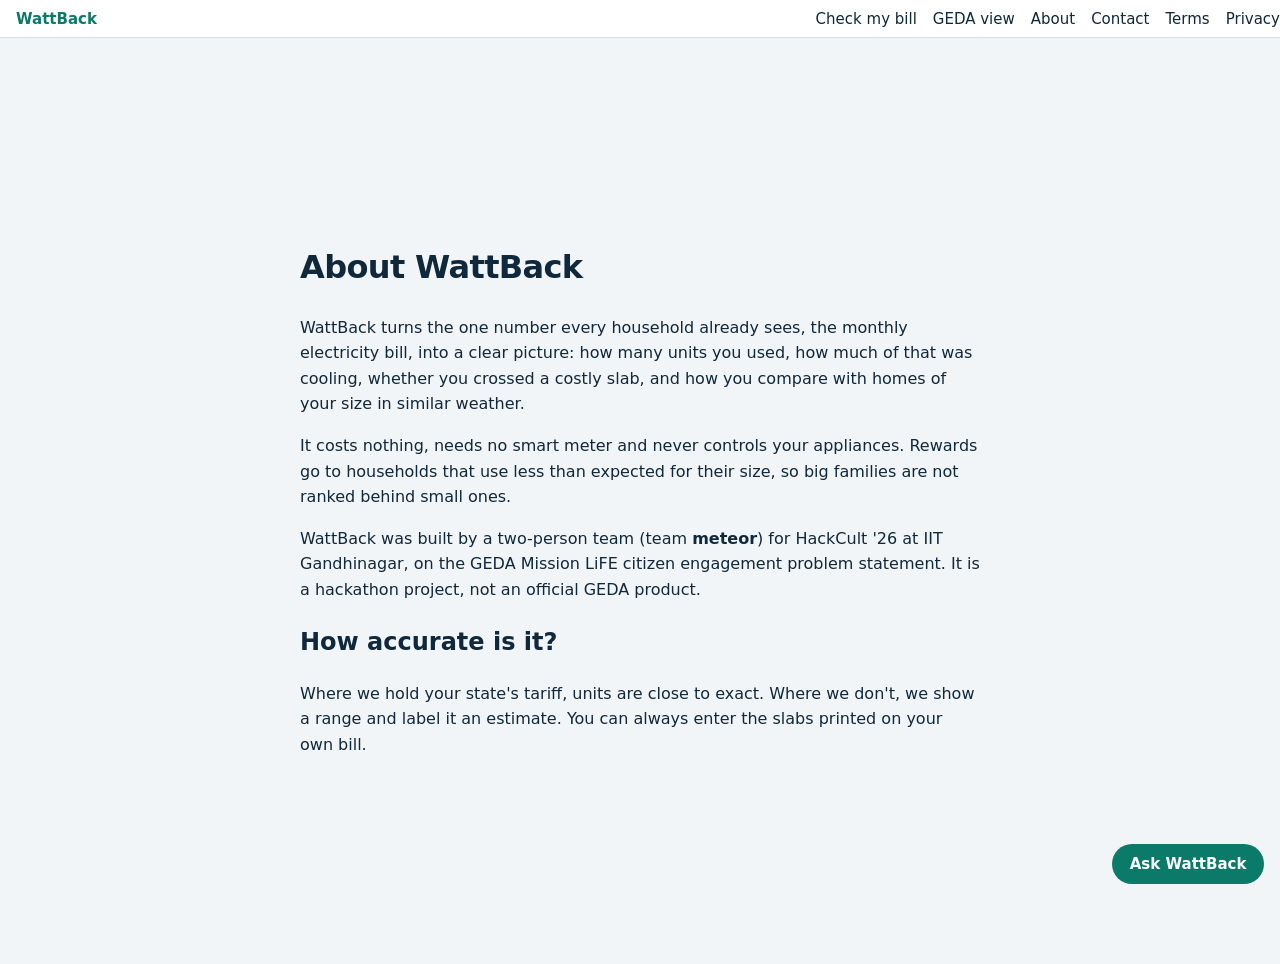
==== static/about.html @ 94d37e0e "Add the WattBack app and supporting files" ====
<!doctype html><html lang="en"><head><meta charset="utf-8"><meta name="viewport" content="width=device-width, initial-scale=1"><title>About WattBack - WattBack</title>
<style>body{margin:0;background:var(--bg,#f1f5f7);display:grid;place-items:start center;padding:2rem 1rem;min-height:100vh}</style></head>
<body><main class="page"><h1>About WattBack</h1><p>WattBack turns the one number every household already sees, the monthly electricity bill, into a clear picture: how many units you used, how much of that was cooling, whether you crossed a costly slab, and how you compare with homes of your size in similar weather.</p>
<p>It costs nothing, needs no smart meter and never controls your appliances. Rewards go to households that use less than expected for their size, so big families are not ranked behind small ones.</p>
<p>WattBack was built by a two-person team (team <b>meteor</b>) for HackCult '26 at IIT Gandhinagar, on the GEDA Mission LiFE citizen engagement problem statement. It is a hackathon project, not an official GEDA product.</p>
<h2>How accurate is it?</h2><p>Where we hold your state's tariff, units are close to exact. Where we don't, we show a range and label it an estimate. You can always enter the slabs printed on your own bill.</p></main><script src="/static/site.js"></script></body></html>
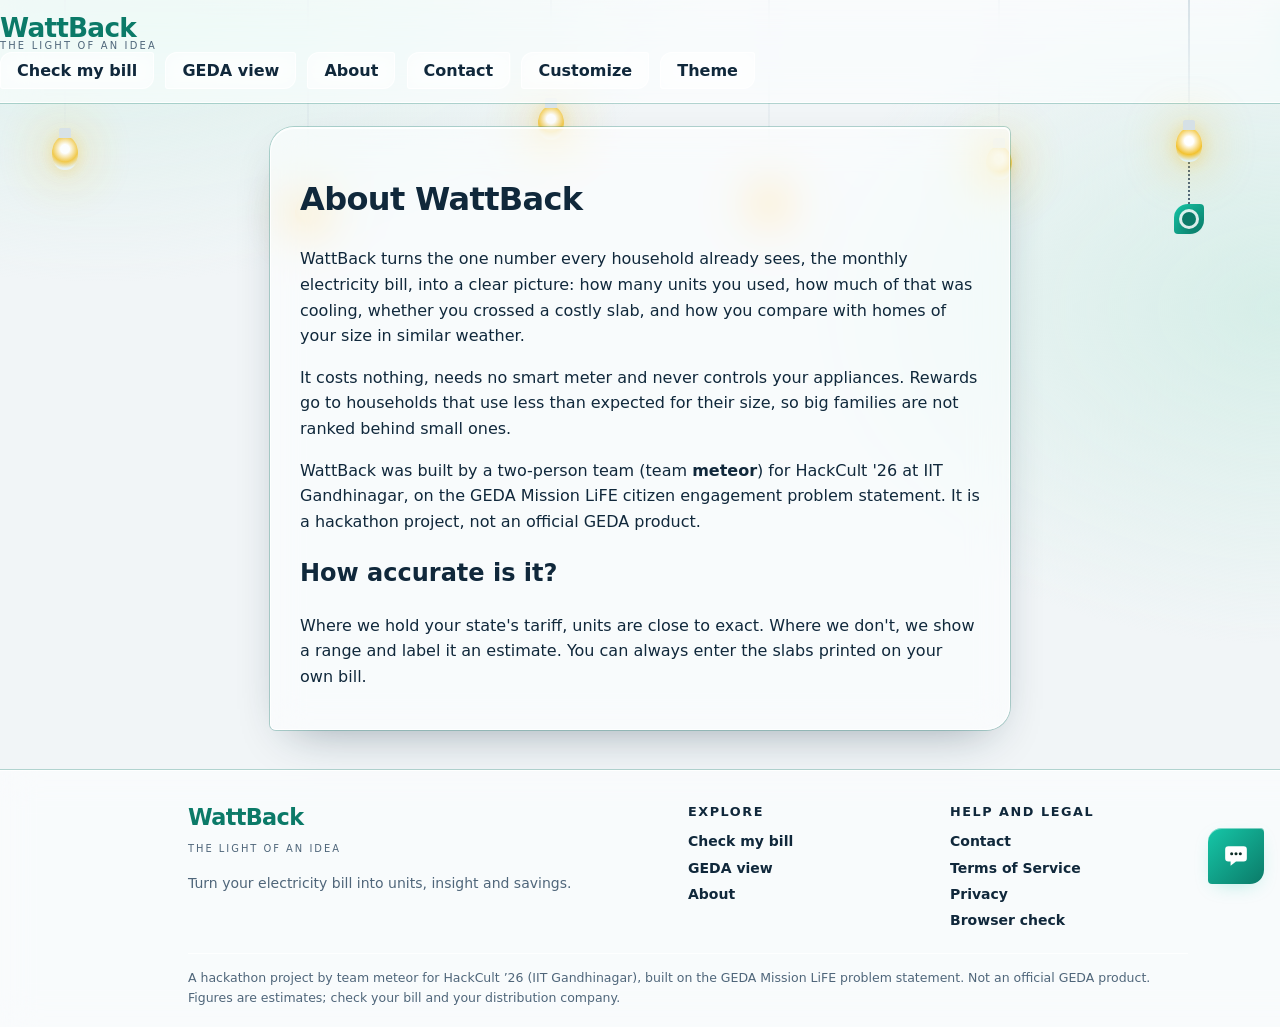
==== commit 68203316: "UI/UX along with chatbot integration, footer, header, state inclusion, hamburger menu" ====
--- a/static/about.html
+++ b/static/about.html
@@ -1,5 +1,5 @@
-<!doctype html><html lang="en"><head><meta charset="utf-8"><meta name="viewport" content="width=device-width, initial-scale=1"><title>About WattBack - WattBack</title>
-<style>body{margin:0;background:var(--bg,#f1f5f7);display:grid;place-items:start center;padding:2rem 1rem;min-height:100vh}</style></head>
+<!doctype html><html lang="en"><head><meta charset="utf-8"><meta name="viewport" content="width=device-width, initial-scale=1, viewport-fit=cover"><title>About WattBack - WattBack</title>
+<style>body{margin:0;background:var(--bg,#f1f5f7);display:grid;place-items:start center;padding:2rem 1rem;min-height:100vh}</style><meta name="color-scheme" content="light dark"><script>try{var d=document.documentElement,g=function(k,f){try{return localStorage.getItem(k)||f}catch(e){return f}},t=g("wb_theme","auto");if(t!=="auto")d.dataset.theme=t;d.dataset.lights=g("wb_lights","on");d.dataset.size=g("wb_size","md");d.dataset.glass=g("wb_glass","on")}catch(e){}</script><link rel="stylesheet" href="/static/site.css"></head>
 <body><main class="page"><h1>About WattBack</h1><p>WattBack turns the one number every household already sees, the monthly electricity bill, into a clear picture: how many units you used, how much of that was cooling, whether you crossed a costly slab, and how you compare with homes of your size in similar weather.</p>
 <p>It costs nothing, needs no smart meter and never controls your appliances. Rewards go to households that use less than expected for their size, so big families are not ranked behind small ones.</p>
 <p>WattBack was built by a two-person team (team <b>meteor</b>) for HackCult '26 at IIT Gandhinagar, on the GEDA Mission LiFE citizen engagement problem statement. It is a hackathon project, not an official GEDA product.</p>
--- a/static/site.css
+++ b/static/site.css
@@ -0,0 +1,124 @@
+/* WattBack look: same teal/ink palette, glass surfaces, neon bulbs behind, sharp-and-round corners. */
+:root{--bg:#f1f5f7;--bg2:#d6eee8;--ink:#10283b;--mut:#4f667a;--acc:#0b7a68;--on-acc:#fff;--warn:#c4410c;--card:#fff;--line:#d5e0e6;
+ --glass:rgba(255,255,255,.58);--glass-line:rgba(255,255,255,.85);--edge:rgba(11,122,104,.28);--neon:#16c7a8;--neon2:#ff9a62;
+ --glow:rgba(22,199,168,.38);--glow2:rgba(255,154,98,.32);--shadow:0 18px 50px -22px rgba(16,40,59,.45);color-scheme:light}
+@media (prefers-color-scheme:dark){:root:not([data-theme=light]){--bg:#0e1a24;--bg2:#10343b;--ink:#e6eef3;--mut:#9bb0bf;--acc:#3ec9ae;--on-acc:#062a24;--warn:#ff8a5c;--card:#15262f;--line:#26404f;
+ --glass:rgba(21,38,47,.55);--glass-line:rgba(255,255,255,.17);--edge:rgba(62,201,174,.42);--neon:#3ef0cf;--neon2:#ff8a5c;--glow:rgba(62,240,207,.55);--glow2:rgba(255,138,92,.45);--shadow:0 18px 50px -22px #000;color-scheme:dark}}
+:root[data-theme=dark]{--bg:#0e1a24;--bg2:#10343b;--ink:#e6eef3;--mut:#9bb0bf;--acc:#3ec9ae;--on-acc:#062a24;--warn:#ff8a5c;--card:#15262f;--line:#26404f;
+ --glass:rgba(21,38,47,.55);--glass-line:rgba(255,255,255,.17);--edge:rgba(62,201,174,.42);--neon:#3ef0cf;--neon2:#ff8a5c;--glow:rgba(62,240,207,.55);--glow2:rgba(255,138,92,.45);--shadow:0 18px 50px -22px #000;color-scheme:dark}
+body{background:radial-gradient(900px 520px at 8% -8%,var(--bg2),transparent 70%),radial-gradient(700px 480px at 100% 30%,var(--bg2),transparent 70%),var(--bg);color:var(--ink);
+ font-family:ui-rounded,"SF Pro Rounded","Segoe UI",system-ui,sans-serif}
+/* sharp + round: big radius on two corners, small on the other two */
+:root{--r:24px 6px 24px 6px;--r-s:14px 4px 14px 4px;--r-i:12px 3px 12px 3px}
+.glass,form,#out:not(:empty),.page,.sc,table,#chat,dialog#ins{background:var(--glass);-webkit-backdrop-filter:blur(18px) saturate(1.5);backdrop-filter:blur(18px) saturate(1.5);
+ border:1px solid var(--glass-line);box-shadow:inset 0 1px 0 var(--glass-line),0 0 0 1px var(--edge),var(--shadow);border-radius:var(--r)}
+form{padding:1.1rem}#out:not(:empty){padding:1.2rem 1.3rem}.page{padding:1.5rem 1.8rem}.sc{border-radius:var(--r-s)}table{border-collapse:separate;border-spacing:0;overflow:hidden}
+input,select,textarea{background:var(--field)!important;border:1px solid var(--glass-line)!important;border-radius:var(--r-i)!important;color:var(--ink)!important;box-shadow:inset 0 1px 2px rgba(0,0,0,.08)}
+input:focus-visible,select:focus-visible,textarea:focus-visible{outline:2px solid var(--neon)!important;outline-offset:1px;box-shadow:0 0 14px var(--glow)}
+button:not(.lnk):not(#mb){background:linear-gradient(135deg,var(--neon),var(--acc))!important;color:var(--on-acc)!important;border:0!important;border-radius:var(--r-s)!important;font-weight:700;
+ box-shadow:inset 0 1px 0 rgba(255,255,255,.45),0 6px 20px -8px var(--glow);transition:box-shadow .2s,transform .2s}
+button:not(.lnk):not(#mb):hover{box-shadow:inset 0 1px 0 rgba(255,255,255,.45),0 0 26px var(--glow);transform:translateY(-1px)}
+.ghost,dialog#ins button{background:transparent!important;color:var(--acc)!important;border:1px solid var(--edge)!important;box-shadow:none!important}
+details{border-radius:var(--r-i)}summary{color:var(--acc)}
+/* brand */
+.mark{font-size:clamp(3.4rem,13vw,5.8rem);line-height:.95;font-weight:800;letter-spacing:-.045em;margin:.2rem 0 0;background:linear-gradient(120deg,var(--ink) 10%,var(--acc) 55%,var(--neon));
+ -webkit-background-clip:text;background-clip:text;color:transparent;filter:drop-shadow(0 0 22px var(--glow))}
+.tag{margin:.35rem 0 1.4rem;font-size:1.05rem;letter-spacing:.28em;text-transform:uppercase;color:var(--mut);display:flex;align-items:center;gap:.8rem}
+.tag::before{content:"";width:2.2rem;height:2px;background:var(--neon);box-shadow:0 0 12px var(--neon);border-radius:2px}
+/* nav */
+nav.site{background:var(--glass)!important;-webkit-backdrop-filter:blur(18px) saturate(1.5);backdrop-filter:blur(18px) saturate(1.5);border-bottom:1px solid var(--glass-line)!important;box-shadow:0 1px 0 var(--edge)}
+nav.site a{color:var(--ink)}.brand{display:grid;line-height:1.05;color:var(--acc)!important}.brand b{font-size:1.65rem;letter-spacing:-.03em}
+.brand small{font-size:.62rem;letter-spacing:.22em;text-transform:uppercase;color:var(--mut)}
+body.home .brand{visibility:hidden}
+#mn{display:flex;gap:1rem;align-items:center;flex-wrap:wrap}#mb{display:none;background:transparent;color:var(--ink);border:1px solid var(--edge);border-radius:var(--r-i);padding:.3rem .7rem;font:inherit}
+nav.site button.lnk{background:none;border:0;color:var(--acc);font:inherit;cursor:pointer;padding:0}
+/* neon bulbs */
+#bulbs{opacity:.85;position:fixed;inset:0;z-index:-1;pointer-events:none;overflow:hidden}
+.bulb{position:absolute;top:0;width:2px;background:linear-gradient(var(--line),transparent);transform-origin:50% 0;animation:sway var(--d,6s) ease-in-out infinite alternate}
+.bulb i{position:absolute;left:50%;bottom:-30px;width:26px;height:34px;margin-left:-13px;border-radius:50% 50% 46% 46%;
+ background:radial-gradient(circle at 50% 38%,#fff 0 18%,var(--c) 52%,transparent 78%);box-shadow:0 0 12px 3px var(--g),0 0 48px 14px var(--g);animation:flick var(--f,5s) ease-in-out infinite}
+.bulb i::before{content:"";position:absolute;top:-8px;left:7px;width:12px;height:10px;background:var(--line);border-radius:2px 2px 0 0}
+.bulb.a{--c:var(--bl1);--g:var(--blg1)}.bulb.b{--c:var(--bl2);--g:var(--blg2)}
+@keyframes sway{from{transform:rotate(-2.2deg)}to{transform:rotate(2.2deg)}}
+@keyframes flick{0%,100%{opacity:1}47%{opacity:.92}50%{opacity:.62}53%{opacity:.95}}
+@media(max-width:700px){.bulb:nth-child(n+5){display:none}}
+@media(prefers-reduced-motion:reduce){.bulb,.bulb i{animation:none}}
+/* chat + dialog */
+#chatbtn{position:fixed;right:1rem;bottom:calc(1rem + env(safe-area-inset-bottom,0px));z-index:30;width:56px;height:56px;padding:0;display:grid;place-items:center;border:0;border-radius:var(--r-s);cursor:pointer}
+#chat{position:fixed;right:1rem;bottom:calc(4.8rem + env(safe-area-inset-bottom,0px));z-index:30;width:min(340px,calc(100% - 2rem));max-height:60vh;display:none;flex-direction:column;color:var(--ink);font:15px system-ui,sans-serif}
+#chat.open{display:flex}#cl{overflow:auto;padding:.7rem;display:grid;gap:.5rem}#cl p{margin:0;padding:.5rem .7rem;border-radius:var(--r-s);background:var(--field)}
+#cl p.me{background:var(--acc);color:var(--on-acc);justify-self:end}#chat form{display:flex;gap:.4rem;padding:.5rem;border:0;border-top:1px solid var(--glass-line);border-radius:0;box-shadow:none;background:none;backdrop-filter:none}
+#chat input{flex:1;font:inherit;padding:.5rem}#chat button{font:inherit;padding:.5rem .8rem}
+dialog#ins{color:var(--ink);max-width:460px;font:15px/1.5 system-ui,sans-serif}dialog#ins::backdrop{background:rgba(0,0,0,.45);backdrop-filter:blur(4px)}
+.page{width:min(680px,100%);font:16px/1.6 system-ui,sans-serif}.page h1{letter-spacing:-.02em}.page input,.page textarea{width:100%;font:inherit;padding:.6rem;margin:.25rem 0 .75rem}
+.page button{font:700 16px system-ui;padding:.7rem 1.2rem;cursor:pointer}
+.warn{color:var(--warn)}.good{color:var(--acc)}.row{border-bottom:1px solid var(--glass-line)!important}.bar{border-radius:7px 2px 7px 2px!important}
+
+/* yellow bulbs: kinder to text than teal/orange neon */
+:root{--bl1:#f2c230;--bl2:#e8a317;--blg1:rgba(242,194,48,.26);--blg2:rgba(232,163,23,.2)}
+@media (prefers-color-scheme:dark){:root:not([data-theme=light]){--bl1:#ffe27a;--bl2:#ffc24d;--blg1:rgba(255,226,122,.3);--blg2:rgba(255,194,77,.24)}}
+:root[data-theme=dark]{--bl1:#ffe27a;--bl2:#ffc24d;--blg1:rgba(255,226,122,.3);--blg2:rgba(255,194,77,.24)}
+/* header: roomy, bold tabs on translucent chips, never underlined */
+a{text-decoration:none!important}
+nav.site{padding:.85rem clamp(1rem,4vw,3rem)!important;gap:1.5rem;margin:-2rem -1rem 1.5rem;width:calc(100% + 2rem)}
+#mn{gap:.7rem!important}
+#mn>a,nav.site button.lnk{font-weight:700;text-decoration:none!important;color:var(--ink)!important;padding:.5rem 1rem;border-radius:var(--r-i);border:1px solid var(--glass-line);
+ background:var(--chip);-webkit-backdrop-filter:blur(10px);backdrop-filter:blur(10px);cursor:pointer;transition:background .2s,box-shadow .2s}
+#mn>a:hover,nav.site button.lnk:hover{background:var(--chip-h);box-shadow:0 0 0 1px var(--edge)}
+#mn>a[aria-current=page]{background:var(--chip-on);box-shadow:0 0 0 1px var(--edge)}
+@media(max-width:700px){#mn>a,nav.site button.lnk{width:100%;text-align:left}}
+/* pull-cord light that flips the theme */
+#pull{position:fixed;top:0;right:clamp(.4rem,6vw,5rem);z-index:19;width:28px;pointer-events:none;display:flex;flex-direction:column;align-items:center}
+#pull .wire{width:2px;height:130px;background:linear-gradient(var(--line),transparent)}
+#pull .pb{position:relative;display:block;width:26px;height:34px;border-radius:50% 50% 46% 46%;margin-top:-2px;background:radial-gradient(circle at 50% 38%,#fff 0 18%,var(--bl1) 55%,transparent 80%);box-shadow:0 0 12px 3px var(--blg1),0 0 44px 12px var(--blg1);transition:filter .25s}
+#pull .pb::before{content:"";position:absolute;top:-8px;left:7px;width:12px;height:10px;background:var(--line);border-radius:2px 2px 0 0}
+#pull.flash .pb{filter:brightness(1.6) saturate(1.2)}
+#pull .chain{width:0;border-left:2px dotted var(--mut);height:calc(46px + var(--pull,0px));transition:height .35s cubic-bezier(.3,1.6,.5,1)}
+#pc{pointer-events:auto;width:30px;height:30px;margin-top:-4px;padding:0;border:0!important;background:none!important;box-shadow:none!important;cursor:grab;touch-action:none;display:grid;place-items:center;transform:none!important}
+#pc:active{cursor:grabbing}#pc span{display:block;width:14px;height:14px;border-radius:50%;background:var(--acc);box-shadow:0 0 0 3px var(--glass-line),0 2px 8px rgba(0,0,0,.3)}
+#pc:focus-visible{outline:2px solid var(--neon)!important;border-radius:50%!important}
+/* footer */
+footer.site{align-self:end;justify-self:stretch;width:calc(100% + 2rem);margin:2.5rem -1rem -2rem;padding:1.8rem clamp(1rem,4vw,3rem) 1.2rem;background:var(--glass);-webkit-backdrop-filter:blur(18px) saturate(1.5);backdrop-filter:blur(18px) saturate(1.5);
+ border-top:1px solid var(--glass-line);box-shadow:0 -1px 0 var(--edge);font:14px/1.6 system-ui,sans-serif;color:var(--mut)}
+footer.site .fgrid{display:grid;grid-template-columns:2fr 1fr 1fr;gap:1.5rem;max-width:1000px;margin:0 auto}
+footer.site b{font-size:1.4rem;color:var(--acc);letter-spacing:-.03em;display:block}footer.site small{letter-spacing:.2em;text-transform:uppercase;font-size:.62rem}
+footer.site h4{margin:.1rem 0 .4rem;color:var(--ink);font-size:.8rem;letter-spacing:.12em;text-transform:uppercase}
+footer.site a{display:block;color:var(--ink);font-weight:600;padding:.12rem 0}footer.site a:hover{color:var(--acc)}
+footer.site .fine{max-width:1000px;margin:1.2rem auto 0;padding-top:.9rem;border-top:1px solid var(--glass-line);font-size:12.5px}
+@media(max-width:700px){footer.site .fgrid{grid-template-columns:1fr}}
+body{grid-template-rows:auto 1fr auto}
+
+/* plain-colour fallbacks (no color-mix) */
+:root{--field:rgba(255,255,255,.38);--chip:rgba(255,255,255,.42);--chip-h:rgba(11,122,104,.2);--chip-on:rgba(11,122,104,.3);--bubble-dot:#0d2b26}
+@media (prefers-color-scheme:dark){:root:not([data-theme=light]){--field:rgba(21,38,47,.4);--chip:rgba(21,38,47,.5);--chip-h:rgba(62,201,174,.22);--chip-on:rgba(62,201,174,.3)}}
+:root[data-theme=dark]{--field:rgba(21,38,47,.4);--chip:rgba(21,38,47,.5);--chip-h:rgba(62,201,174,.22);--chip-on:rgba(62,201,174,.3)}
+/* browsers without backdrop-filter: use a solid surface so text stays readable */
+@supports not ((backdrop-filter:blur(1px)) or (-webkit-backdrop-filter:blur(1px))){.glass,form,#out:not(:empty),.page,.sc,table,#chat,dialog.dlg,nav.site,footer.site,#mn{background:var(--card)!important}}
+/* hamburger + mobile menu */
+#mb{display:none;width:46px;height:46px;padding:0;place-content:center;background:var(--chip)!important;border:1px solid var(--glass-line)!important;border-radius:var(--r-i)!important;cursor:pointer;box-shadow:none!important}
+#mb span{display:block;width:20px;height:2px;margin:3px 0;background:var(--ink);border-radius:2px;transition:transform .25s,opacity .2s}
+nav.site.open #mb span:nth-child(1){transform:translateY(5px) rotate(45deg)}nav.site.open #mb span:nth-child(2){opacity:0}nav.site.open #mb span:nth-child(3){transform:translateY(-5px) rotate(-45deg)}
+@media(max-width:820px){
+ #mb{display:grid}
+ #mn{display:none!important;position:absolute;top:100%;left:0;right:0;flex-direction:column;align-items:stretch;gap:.5rem!important;padding:.9rem 1rem 1.1rem;background:var(--glass);-webkit-backdrop-filter:blur(18px);backdrop-filter:blur(18px);border-bottom:1px solid var(--glass-line);box-shadow:0 18px 30px -18px #000}
+ nav.site.open #mn{display:flex!important}
+ #mn>a,nav.site button.lnk{min-height:46px;display:flex;align-items:center;width:100%}
+ #auth{display:block}.brand b{font-size:1.45rem}}
+.blocked{color:var(--mut);font-size:.85rem}
+/* chat panel */
+.chead{display:flex;justify-content:space-between;align-items:center;padding:.55rem .8rem;border-bottom:1px solid var(--glass-line)}
+#cx{background:none!important;color:var(--ink)!important;box-shadow:none!important;font-size:1.4rem;line-height:1;padding:0 .4rem!important;border-radius:6px!important}
+#chat input{font-size:16px}
+@media(max-width:600px){#chat{left:.6rem;right:.6rem;width:auto;max-height:72vh}}
+/* dialogs and customize */
+dialog.dlg{background:var(--glass);-webkit-backdrop-filter:blur(18px);backdrop-filter:blur(18px);border:1px solid var(--glass-line);border-radius:var(--r);box-shadow:inset 0 1px 0 var(--glass-line),0 0 0 1px var(--edge),var(--shadow);color:var(--ink);max-width:min(460px,calc(100% - 2rem));width:100%;font:15px/1.5 system-ui,sans-serif;padding:1.2rem}
+dialog.dlg::backdrop{background:rgba(0,0,0,.45)}dialog.dlg label{display:grid;gap:.25rem;margin:.6rem 0;font-size:.9rem;color:var(--mut)}
+dialog.dlg select{font:inherit;font-size:16px;padding:.6rem}.hint{font-size:.8rem;color:var(--mut)}.acts{display:flex;gap:.6rem;margin-top:1rem}.acts button{padding:.6rem 1rem;font:inherit;font-weight:700;cursor:pointer}
+dialog:not([open]){display:none}
+/* customization switches */
+[data-lights=off] #bulbs{display:none}[data-lights=static] .bulb,[data-lights=static] .bulb i{animation:none}
+[data-size=lg] body{font-size:18px}[data-size=xl] body{font-size:20px}[data-size=lg] .brand b{font-size:1.75rem}
+[data-glass=off] .glass,[data-glass=off] form,[data-glass=off] #out:not(:empty),[data-glass=off] .page,[data-glass=off] .sc,[data-glass=off] table,[data-glass=off] #chat,[data-glass=off] dialog.dlg,[data-glass=off] nav.site,[data-glass=off] footer.site,[data-glass=off] #mn{-webkit-backdrop-filter:none!important;backdrop-filter:none!important;background:var(--card)!important}
+/* touch comfort */
+@media(max-width:520px){form{grid-template-columns:1fr!important}input,select,textarea{font-size:16px!important;min-height:44px}main{width:100%!important}.mark{font-size:clamp(3rem,16vw,4.2rem)}.tag{letter-spacing:.18em;font-size:.9rem}}
+footer.site{padding-bottom:calc(1.2rem + env(safe-area-inset-bottom,0px))}
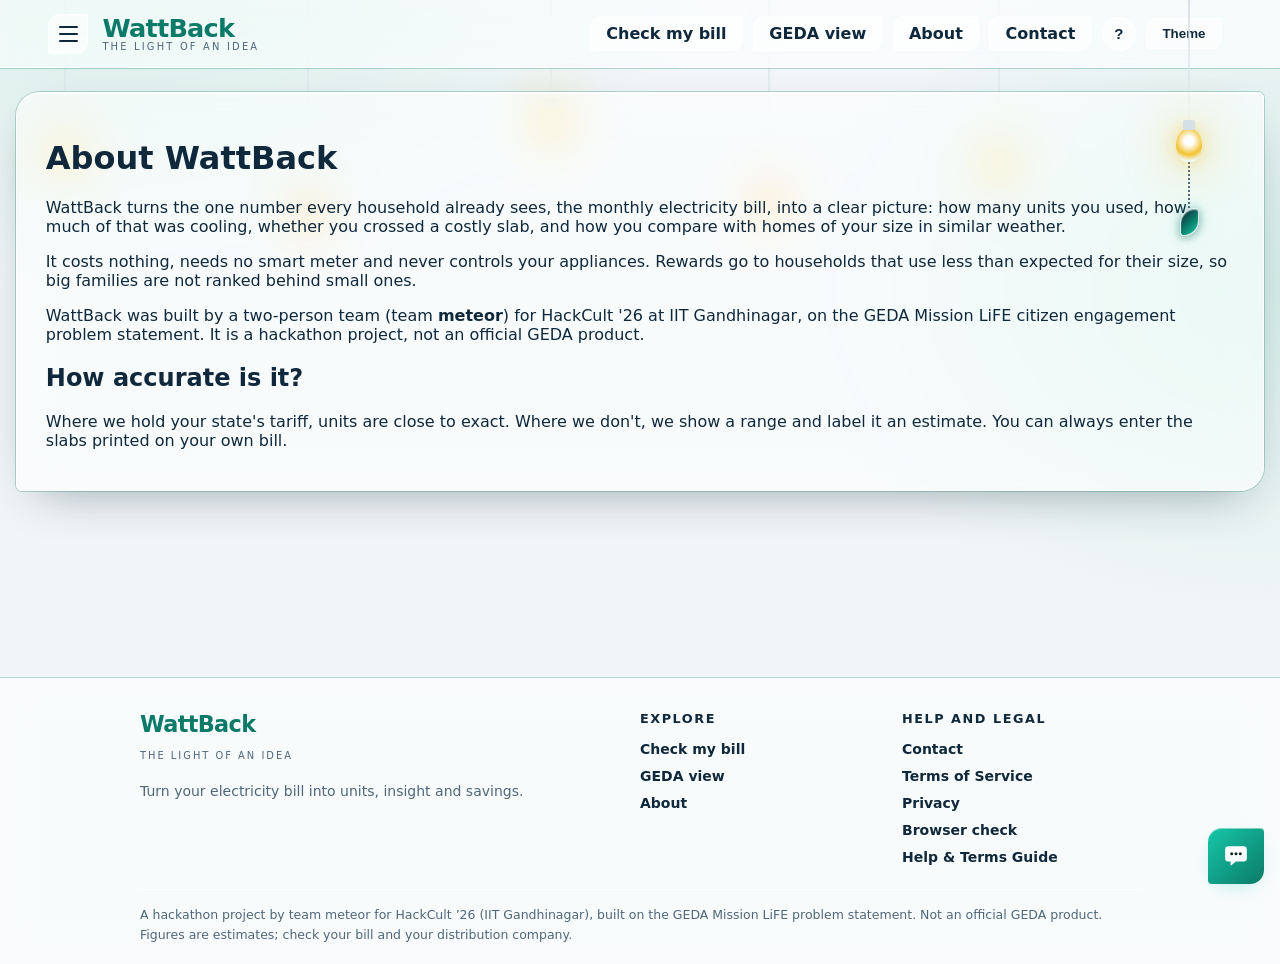
==== commit 32ad91d8: "Google Aunthentication added, help section added, side menu added" ====
--- a/static/about.html
+++ b/static/about.html
@@ -1,6 +1,6 @@
 <!doctype html><html lang="en"><head><meta charset="utf-8"><meta name="viewport" content="width=device-width, initial-scale=1, viewport-fit=cover"><title>About WattBack - WattBack</title>
-<style>body{margin:0;background:var(--bg,#f1f5f7);display:grid;place-items:start center;padding:2rem 1rem;min-height:100vh}</style><meta name="color-scheme" content="light dark"><script>try{var d=document.documentElement,g=function(k,f){try{return localStorage.getItem(k)||f}catch(e){return f}},t=g("wb_theme","auto");if(t!=="auto")d.dataset.theme=t;d.dataset.lights=g("wb_lights","on");d.dataset.size=g("wb_size","md");d.dataset.glass=g("wb_glass","on")}catch(e){}</script><link rel="stylesheet" href="/static/site.css"></head>
+<style>body{margin:0;background:var(--bg,#f1f5f7);display:grid;place-items:start center;padding:2rem 1rem;min-height:100vh}</style><meta name="color-scheme" content="light dark"><script>try{var d=document.documentElement,g=function(k,f){try{return localStorage.getItem(k)||f}catch(e){return f}},t=g("wb_theme","auto");if(t!=="auto")d.dataset.theme=t;d.dataset.lights=g("wb_lights","on");d.dataset.size=g("wb_size","md");d.dataset.glass=g("wb_glass","on")}catch(e){}</script><link rel="stylesheet" href="/static/site.css?v=9"></head>
 <body><main class="page"><h1>About WattBack</h1><p>WattBack turns the one number every household already sees, the monthly electricity bill, into a clear picture: how many units you used, how much of that was cooling, whether you crossed a costly slab, and how you compare with homes of your size in similar weather.</p>
 <p>It costs nothing, needs no smart meter and never controls your appliances. Rewards go to households that use less than expected for their size, so big families are not ranked behind small ones.</p>
 <p>WattBack was built by a two-person team (team <b>meteor</b>) for HackCult '26 at IIT Gandhinagar, on the GEDA Mission LiFE citizen engagement problem statement. It is a hackathon project, not an official GEDA product.</p>
-<h2>How accurate is it?</h2><p>Where we hold your state's tariff, units are close to exact. Where we don't, we show a range and label it an estimate. You can always enter the slabs printed on your own bill.</p></main><script src="/static/site.js"></script></body></html>+<h2>How accurate is it?</h2><p>Where we hold your state's tariff, units are close to exact. Where we don't, we show a range and label it an estimate. You can always enter the slabs printed on your own bill.</p></main><script src="/static/site.js?v=9"></script></body></html>
--- a/static/site.css
+++ b/static/site.css
@@ -1,38 +1,295 @@
-/* WattBack look: same teal/ink palette, glass surfaces, neon bulbs behind, sharp-and-round corners. */
+/* WattBack look: teal/ink palette, glass surfaces, neon bulbs behind, sharp-and-round corners. */
 :root{--bg:#f1f5f7;--bg2:#d6eee8;--ink:#10283b;--mut:#4f667a;--acc:#0b7a68;--on-acc:#fff;--warn:#c4410c;--card:#fff;--line:#d5e0e6;
  --glass:rgba(255,255,255,.58);--glass-line:rgba(255,255,255,.85);--edge:rgba(11,122,104,.28);--neon:#16c7a8;--neon2:#ff9a62;
- --glow:rgba(22,199,168,.38);--glow2:rgba(255,154,98,.32);--shadow:0 18px 50px -22px rgba(16,40,59,.45);color-scheme:light}
+ --glow:rgba(22,199,168,.38);--glow2:rgba(255,154,98,.32);--shadow:0 18px 50px -22px rgba(16,40,59,.45);color-scheme:light;
+ --field:rgba(255,255,255,.5);--chip:rgba(255,255,255,.6);--chip-h:rgba(11,122,104,.18);--chip-on:rgba(11,122,104,.28);--bubble-dot:#0d2b26}
+
 @media (prefers-color-scheme:dark){:root:not([data-theme=light]){--bg:#0e1a24;--bg2:#10343b;--ink:#e6eef3;--mut:#9bb0bf;--acc:#3ec9ae;--on-acc:#062a24;--warn:#ff8a5c;--card:#15262f;--line:#26404f;
- --glass:rgba(21,38,47,.55);--glass-line:rgba(255,255,255,.17);--edge:rgba(62,201,174,.42);--neon:#3ef0cf;--neon2:#ff8a5c;--glow:rgba(62,240,207,.55);--glow2:rgba(255,138,92,.45);--shadow:0 18px 50px -22px #000;color-scheme:dark}}
+ --glass:rgba(21,38,47,.55);--glass-line:rgba(255,255,255,.17);--edge:rgba(62,201,174,.42);--neon:#3ef0cf;--neon2:#ff8a5c;--glow:rgba(62,240,207,.55);--glow2:rgba(255,138,92,.45);--shadow:0 18px 50px -22px #000;color-scheme:dark;
+ --field:rgba(21,38,47,.55);--chip:rgba(21,38,47,.65);--chip-h:rgba(62,201,174,.22);--chip-on:rgba(62,201,174,.32)}}
+
 :root[data-theme=dark]{--bg:#0e1a24;--bg2:#10343b;--ink:#e6eef3;--mut:#9bb0bf;--acc:#3ec9ae;--on-acc:#062a24;--warn:#ff8a5c;--card:#15262f;--line:#26404f;
- --glass:rgba(21,38,47,.55);--glass-line:rgba(255,255,255,.17);--edge:rgba(62,201,174,.42);--neon:#3ef0cf;--neon2:#ff8a5c;--glow:rgba(62,240,207,.55);--glow2:rgba(255,138,92,.45);--shadow:0 18px 50px -22px #000;color-scheme:dark}
+ --glass:rgba(21,38,47,.55);--glass-line:rgba(255,255,255,.17);--edge:rgba(62,201,174,.42);--neon:#3ef0cf;--neon2:#ff8a5c;--glow:rgba(62,240,207,.55);--glow2:rgba(255,138,92,.45);--shadow:0 18px 50px -22px #000;color-scheme:dark;
+ --field:rgba(21,38,47,.55);--chip:rgba(21,38,47,.65);--chip-h:rgba(62,201,174,.22);--chip-on:rgba(62,201,174,.32)}
+
 body{background:radial-gradient(900px 520px at 8% -8%,var(--bg2),transparent 70%),radial-gradient(700px 480px at 100% 30%,var(--bg2),transparent 70%),var(--bg);color:var(--ink);
- font-family:ui-rounded,"SF Pro Rounded","Segoe UI",system-ui,sans-serif}
+ font-family:ui-rounded,"SF Pro Rounded","Segoe UI",system-ui,sans-serif;grid-template-rows:auto 1fr auto;margin:0}
+
 /* sharp + round: big radius on two corners, small on the other two */
 :root{--r:24px 6px 24px 6px;--r-s:14px 4px 14px 4px;--r-i:12px 3px 12px 3px}
-.glass,form,#out:not(:empty),.page,.sc,table,#chat,dialog#ins{background:var(--glass);-webkit-backdrop-filter:blur(18px) saturate(1.5);backdrop-filter:blur(18px) saturate(1.5);
+.glass,form,#out:not(:empty),.page,.sc,table,#chat,dialog#ins,.viz-card{background:var(--glass);-webkit-backdrop-filter:blur(18px) saturate(1.5);backdrop-filter:blur(18px) saturate(1.5);
  border:1px solid var(--glass-line);box-shadow:inset 0 1px 0 var(--glass-line),0 0 0 1px var(--edge),var(--shadow);border-radius:var(--r)}
 form{padding:1.1rem}#out:not(:empty){padding:1.2rem 1.3rem}.page{padding:1.5rem 1.8rem}.sc{border-radius:var(--r-s)}table{border-collapse:separate;border-spacing:0;overflow:hidden}
 input,select,textarea{background:var(--field)!important;border:1px solid var(--glass-line)!important;border-radius:var(--r-i)!important;color:var(--ink)!important;box-shadow:inset 0 1px 2px rgba(0,0,0,.08)}
 input:focus-visible,select:focus-visible,textarea:focus-visible{outline:2px solid var(--neon)!important;outline-offset:1px;box-shadow:0 0 14px var(--glow)}
-button:not(.lnk):not(#mb){background:linear-gradient(135deg,var(--neon),var(--acc))!important;color:var(--on-acc)!important;border:0!important;border-radius:var(--r-s)!important;font-weight:700;
+button:not(.lnk):not(#mb):not(#mn-cls):not(#cx):not(#pc):not(.open-help){background:linear-gradient(135deg,var(--neon),var(--acc))!important;color:var(--on-acc)!important;border:0!important;border-radius:var(--r-s)!important;font-weight:700;
  box-shadow:inset 0 1px 0 rgba(255,255,255,.45),0 6px 20px -8px var(--glow);transition:box-shadow .2s,transform .2s}
-button:not(.lnk):not(#mb):hover{box-shadow:inset 0 1px 0 rgba(255,255,255,.45),0 0 26px var(--glow);transform:translateY(-1px)}
+button:not(.lnk):not(#mb):not(#mn-cls):not(#cx):not(#pc):not(.open-help):hover{box-shadow:inset 0 1px 0 rgba(255,255,255,.45),0 0 26px var(--glow);transform:translateY(-1px)}
 .ghost,dialog#ins button{background:transparent!important;color:var(--acc)!important;border:1px solid var(--edge)!important;box-shadow:none!important}
 details{border-radius:var(--r-i)}summary{color:var(--acc)}
+
 /* brand */
 .mark{font-size:clamp(3.4rem,13vw,5.8rem);line-height:.95;font-weight:800;letter-spacing:-.045em;margin:.2rem 0 0;background:linear-gradient(120deg,var(--ink) 10%,var(--acc) 55%,var(--neon));
  -webkit-background-clip:text;background-clip:text;color:transparent;filter:drop-shadow(0 0 22px var(--glow))}
 .tag{margin:.35rem 0 1.4rem;font-size:1.05rem;letter-spacing:.28em;text-transform:uppercase;color:var(--mut);display:flex;align-items:center;gap:.8rem}
 .tag::before{content:"";width:2.2rem;height:2px;background:var(--neon);box-shadow:0 0 12px var(--neon);border-radius:2px}
-/* nav */
-nav.site{background:var(--glass)!important;-webkit-backdrop-filter:blur(18px) saturate(1.5);backdrop-filter:blur(18px) saturate(1.5);border-bottom:1px solid var(--glass-line)!important;box-shadow:0 1px 0 var(--edge)}
-nav.site a{color:var(--ink)}.brand{display:grid;line-height:1.05;color:var(--acc)!important}.brand b{font-size:1.65rem;letter-spacing:-.03em}
+
+/* ========== TOP NAV (Header) ========== */
+a{text-decoration:none!important}
+nav.site{
+  background:var(--glass)!important;
+  -webkit-backdrop-filter:blur(18px) saturate(1.5);
+  backdrop-filter:blur(18px) saturate(1.5);
+  border-bottom:1px solid var(--glass-line)!important;
+  box-shadow:0 1px 0 var(--edge);
+  display:flex;
+  align-items:center;
+  justify-content:space-between;
+  padding:.85rem clamp(1rem,4vw,3rem)!important;
+  margin:-2rem -1rem 1.5rem;
+  width:calc(100% + 2rem);
+  box-sizing:border-box;
+  position:relative;
+  z-index:20;
+}
+.nav-left{display:flex;align-items:center;gap:.9rem}
+nav.site a{color:var(--ink)}
+.brand{display:grid;line-height:1.05;color:var(--acc)!important}
+.brand b{font-size:1.6rem;letter-spacing:-.03em}
 .brand small{font-size:.62rem;letter-spacing:.22em;text-transform:uppercase;color:var(--mut)}
-body.home .brand{visibility:hidden}
-#mn{display:flex;gap:1rem;align-items:center;flex-wrap:wrap}#mb{display:none;background:transparent;color:var(--ink);border:1px solid var(--edge);border-radius:var(--r-i);padding:.3rem .7rem;font:inherit}
-nav.site button.lnk{background:none;border:0;color:var(--acc);font:inherit;cursor:pointer;padding:0}
-/* neon bulbs */
+
+/* Check my bill screen (body.home) keeps brand in page body, hides nav brand */
+body.home .brand{display:none!important}
+
+/* All other screens: add clean spacing between brand title and menus */
+body:not(.home) .brand{margin-right:2rem;flex-shrink:0}
+body:not(.home) nav.site{gap:2rem}
+
+/* Desktop header links */
+#hdr-links{display:flex;align-items:center;gap:.65rem}
+#hdr-links>a,#hdr-links button.lnk{
+  font-weight:700;
+  text-decoration:none!important;
+  color:var(--ink)!important;
+  padding:.45rem .95rem;
+  border-radius:var(--r-i);
+  border:1px solid var(--glass-line);
+  background:var(--chip);
+  cursor:pointer;
+  transition:background .2s,box-shadow .2s;
+  box-shadow:none!important;
+  display:inline-flex;
+  align-items:center;
+}
+#hdr-links>a:hover,#hdr-links button.lnk:hover{
+  background:var(--chip-h);
+  box-shadow:0 0 0 1px var(--edge)!important;
+}
+#hdr-links>a[aria-current=page]{
+  background:var(--chip-on);
+  box-shadow:0 0 0 1px var(--edge)!important;
+}
+@media(max-width:880px){
+  #hdr-links{display:none!important}
+}
+
+/* Hamburger button on the LEFT */
+#mb{
+  display:grid;
+  place-content:center;
+  width:40px;
+  height:40px;
+  min-height:40px;
+  padding:0;
+  background:var(--chip)!important;
+  border:1px solid var(--glass-line)!important;
+  border-radius:var(--r-i)!important;
+  cursor:pointer;
+  box-shadow:none!important;
+  flex-shrink:0;
+  transition:background .2s,border-color .2s;
+}
+#mb:hover{
+  background:var(--chip-h)!important;
+  border-color:var(--edge)!important;
+}
+#mb span{
+  display:block;
+  width:19px;
+  height:2px;
+  margin:2.5px 0;
+  background:var(--ink);
+  border-radius:2px;
+  transition:transform .25s,opacity .2s;
+}
+body.mn-open #mb span:nth-child(1){transform:translateY(4.5px) rotate(45deg)}
+body.mn-open #mb span:nth-child(2){opacity:0}
+body.mn-open #mb span:nth-child(3){transform:translateY(-4.5px) rotate(-45deg)}
+
+/* Question mark help icon button on header */
+.hlp-q-btn{
+  display:inline-grid!important;
+  place-items:center!important;
+  width:34px!important;
+  height:34px!important;
+  min-height:34px!important;
+  padding:0!important;
+  border-radius:50%!important;
+  cursor:pointer;
+  flex-shrink:0;
+  background:var(--chip)!important;
+  border:1px solid var(--glass-line)!important;
+  color:var(--ink)!important;
+  font-weight:700!important;
+  font-size:15px!important;
+  line-height:1;
+  transition:border-color .2s,color .2s,background .2s;
+}
+.hlp-q-btn:hover{
+  color:var(--acc)!important;
+  border-color:var(--acc)!important;
+  background:var(--chip-h)!important;
+}
+
+/* ========== SLIDE-OUT DRAWER ON LEFT (Zero blur, crisp text) ========== */
+#mn{
+  display:none;
+  position:fixed;
+  top:0;
+  left:0;
+  bottom:0;
+  width:min(310px,84vw);
+  height:100vh;
+  flex-direction:column;
+  align-items:stretch;
+  gap:.65rem;
+  padding:1.4rem 1.25rem 2rem;
+  background:var(--card)!important;
+  color:var(--ink)!important;
+  box-shadow:12px 0 35px rgba(0,0,0,.45);
+  z-index:100;
+  overflow-y:auto;
+  transform:translateX(-100%);
+  transition:transform .25s cubic-bezier(.2,0,0,1);
+  box-sizing:border-box;
+  backdrop-filter:none!important;
+  -webkit-backdrop-filter:none!important;
+  -webkit-font-smoothing:antialiased;
+  -moz-osx-font-smoothing:grayscale;
+  text-rendering:optimizeLegibility;
+}
+body.mn-open #mn{
+  display:flex!important;
+  transform:translateX(0);
+}
+#mn-backdrop{
+  position:fixed;
+  inset:0;
+  background:rgba(0,0,0,.52)!important;
+  z-index:95;
+  display:none;
+  backdrop-filter:none!important;
+  -webkit-backdrop-filter:none!important;
+}
+body.mn-open #mn-backdrop{
+  display:block;
+}
+.mn-head{
+  display:flex;
+  justify-content:space-between;
+  align-items:center;
+  padding-bottom:.65rem;
+  margin-bottom:.35rem;
+  border-bottom:1px solid var(--line);
+}
+.mn-brand b{font-size:1.25rem;color:var(--acc);letter-spacing:-.02em}
+.mn-brand small{display:block;font-size:.65rem;letter-spacing:.18em;text-transform:uppercase;color:var(--mut)}
+#mn-cls{
+  width:32px;
+  height:32px;
+  display:grid;
+  place-content:center;
+  padding:0!important;
+  font-size:1.4rem!important;
+  border:0!important;
+  background:transparent!important;
+  color:var(--ink)!important;
+  cursor:pointer;
+  line-height:1;
+}
+.mn-links{display:grid;gap:.55rem}
+.mn-div{border:0;border-top:1px solid var(--line);margin:.35rem 0}
+#mn .mn-links>a,#mn .mn-links button.lnk{
+  display:flex;
+  align-items:center;
+  min-height:42px;
+  padding:.55rem .9rem;
+  font-weight:600;
+  font-size:.94rem;
+  color:var(--ink)!important;
+  background:var(--field)!important;
+  border:1px solid var(--glass-line)!important;
+  border-radius:var(--r-i);
+  text-decoration:none!important;
+  cursor:pointer;
+  transition:background .2s,border-color .2s;
+  box-shadow:none!important;
+  backdrop-filter:none!important;
+  -webkit-backdrop-filter:none!important;
+  box-sizing:border-box;
+}
+#mn .mn-links>a:hover,#mn .mn-links button.lnk:hover{
+  background:var(--chip-h)!important;
+  border-color:var(--acc)!important;
+}
+#mn .mn-links>a[aria-current=page]{
+  background:var(--chip-on)!important;
+  border-color:var(--acc)!important;
+  font-weight:700;
+}
+#auth-drawer{margin-top:.4rem}
+#auth-drawer button{width:100%!important;justify-content:center;min-height:42px}
+
+/* ========== DIALOGS & HELP (Crisp, zero blur) ========== */
+dialog.dlg,dialog#ins,dialog#cz-d,.hlp-dlg{
+  background:var(--card)!important;
+  color:var(--ink)!important;
+  border:1px solid var(--glass-line);
+  border-radius:var(--r);
+  box-shadow:0 12px 45px rgba(0,0,0,.45);
+  max-width:min(520px,calc(100% - 2rem));
+  width:100%;
+  font:15px/1.5 system-ui,sans-serif;
+  padding:1.2rem;
+  box-sizing:border-box;
+  backdrop-filter:none!important;
+  -webkit-backdrop-filter:none!important;
+}
+dialog::backdrop{
+  background:rgba(0,0,0,.52)!important;
+  backdrop-filter:none!important;
+  -webkit-backdrop-filter:none!important;
+}
+dialog.dlg label{display:grid;gap:.25rem;margin:.6rem 0;font-size:.9rem;color:var(--mut)}
+dialog.dlg select{font:inherit;font-size:16px;padding:.6rem}
+.hint{font-size:.8rem;color:var(--mut)}
+.acts{display:flex;gap:.6rem;margin-top:1rem}
+.acts button{padding:.6rem 1rem;font:inherit;font-weight:700;cursor:pointer}
+dialog:not([open]){display:none}
+
+.hlp-dlg{max-width:min(580px,calc(100% - 2rem))!important;max-height:86vh;overflow-y:auto}
+.hlp-sec{margin:.9rem 0;padding:.4rem 0;background:none!important;border:0!important;border-top:1px solid var(--line)}
+.hlp-sec h4{margin:0 0 .6rem;color:var(--ink);font-size:.95rem;font-weight:700}
+.hlp-list{display:grid;gap:.65rem}
+.hlp-item{font-size:.88rem;line-height:1.5;color:var(--mut)}
+.hlp-item b{color:var(--ink);display:inline;font-weight:600}
+.hlp-badge{font-size:.75rem;color:var(--mut);font-weight:600;margin-right:.4rem}
+
+/* ========== BULBS & PULL CORD ========== */
+:root{--bl1:#f2c230;--bl2:#e8a317;--blg1:rgba(242,194,48,.26);--blg2:rgba(232,163,23,.2)}
+@media (prefers-color-scheme:dark){:root:not([data-theme=light]){--bl1:#ffe27a;--bl2:#ffc24d;--blg1:rgba(255,226,122,.3);--blg2:rgba(255,194,77,.24)}}
+:root[data-theme=dark]{--bl1:#ffe27a;--bl2:#ffc24d;--blg1:rgba(255,226,122,.3);--blg2:rgba(255,194,77,.24)}
+
 #bulbs{opacity:.85;position:fixed;inset:0;z-index:-1;pointer-events:none;overflow:hidden}
 .bulb{position:absolute;top:0;width:2px;background:linear-gradient(var(--line),transparent);transform-origin:50% 0;animation:sway var(--d,6s) ease-in-out infinite alternate}
 .bulb i{position:absolute;left:50%;bottom:-30px;width:26px;height:34px;margin-left:-13px;border-radius:50% 50% 46% 46%;
@@ -43,82 +300,109 @@
 @keyframes flick{0%,100%{opacity:1}47%{opacity:.92}50%{opacity:.62}53%{opacity:.95}}
 @media(max-width:700px){.bulb:nth-child(n+5){display:none}}
 @media(prefers-reduced-motion:reduce){.bulb,.bulb i{animation:none}}
-/* chat + dialog */
-#chatbtn{position:fixed;right:1rem;bottom:calc(1rem + env(safe-area-inset-bottom,0px));z-index:30;width:56px;height:56px;padding:0;display:grid;place-items:center;border:0;border-radius:var(--r-s);cursor:pointer}
-#chat{position:fixed;right:1rem;bottom:calc(4.8rem + env(safe-area-inset-bottom,0px));z-index:30;width:min(340px,calc(100% - 2rem));max-height:60vh;display:none;flex-direction:column;color:var(--ink);font:15px system-ui,sans-serif}
-#chat.open{display:flex}#cl{overflow:auto;padding:.7rem;display:grid;gap:.5rem}#cl p{margin:0;padding:.5rem .7rem;border-radius:var(--r-s);background:var(--field)}
-#cl p.me{background:var(--acc);color:var(--on-acc);justify-self:end}#chat form{display:flex;gap:.4rem;padding:.5rem;border:0;border-top:1px solid var(--glass-line);border-radius:0;box-shadow:none;background:none;backdrop-filter:none}
-#chat input{flex:1;font:inherit;padding:.5rem}#chat button{font:inherit;padding:.5rem .8rem}
-dialog#ins{color:var(--ink);max-width:460px;font:15px/1.5 system-ui,sans-serif}dialog#ins::backdrop{background:rgba(0,0,0,.45);backdrop-filter:blur(4px)}
-.page{width:min(680px,100%);font:16px/1.6 system-ui,sans-serif}.page h1{letter-spacing:-.02em}.page input,.page textarea{width:100%;font:inherit;padding:.6rem;margin:.25rem 0 .75rem}
-.page button{font:700 16px system-ui;padding:.7rem 1.2rem;cursor:pointer}
-.warn{color:var(--warn)}.good{color:var(--acc)}.row{border-bottom:1px solid var(--glass-line)!important}.bar{border-radius:7px 2px 7px 2px!important}
-
-/* yellow bulbs: kinder to text than teal/orange neon */
-:root{--bl1:#f2c230;--bl2:#e8a317;--blg1:rgba(242,194,48,.26);--blg2:rgba(232,163,23,.2)}
-@media (prefers-color-scheme:dark){:root:not([data-theme=light]){--bl1:#ffe27a;--bl2:#ffc24d;--blg1:rgba(255,226,122,.3);--blg2:rgba(255,194,77,.24)}}
-:root[data-theme=dark]{--bl1:#ffe27a;--bl2:#ffc24d;--blg1:rgba(255,226,122,.3);--blg2:rgba(255,194,77,.24)}
-/* header: roomy, bold tabs on translucent chips, never underlined */
-a{text-decoration:none!important}
-nav.site{padding:.85rem clamp(1rem,4vw,3rem)!important;gap:1.5rem;margin:-2rem -1rem 1.5rem;width:calc(100% + 2rem)}
-#mn{gap:.7rem!important}
-#mn>a,nav.site button.lnk{font-weight:700;text-decoration:none!important;color:var(--ink)!important;padding:.5rem 1rem;border-radius:var(--r-i);border:1px solid var(--glass-line);
- background:var(--chip);-webkit-backdrop-filter:blur(10px);backdrop-filter:blur(10px);cursor:pointer;transition:background .2s,box-shadow .2s}
-#mn>a:hover,nav.site button.lnk:hover{background:var(--chip-h);box-shadow:0 0 0 1px var(--edge)}
-#mn>a[aria-current=page]{background:var(--chip-on);box-shadow:0 0 0 1px var(--edge)}
-@media(max-width:700px){#mn>a,nav.site button.lnk{width:100%;text-align:left}}
+
 /* pull-cord light that flips the theme */
-#pull{position:fixed;top:0;right:clamp(.4rem,6vw,5rem);z-index:19;width:28px;pointer-events:none;display:flex;flex-direction:column;align-items:center}
+#pull{position:fixed;top:0;right:clamp(.4rem,6vw,5rem);z-index:120!important;width:28px;pointer-events:none;display:flex;flex-direction:column;align-items:center}
 #pull .wire{width:2px;height:130px;background:linear-gradient(var(--line),transparent)}
 #pull .pb{position:relative;display:block;width:26px;height:34px;border-radius:50% 50% 46% 46%;margin-top:-2px;background:radial-gradient(circle at 50% 38%,#fff 0 18%,var(--bl1) 55%,transparent 80%);box-shadow:0 0 12px 3px var(--blg1),0 0 44px 12px var(--blg1);transition:filter .25s}
 #pull .pb::before{content:"";position:absolute;top:-8px;left:7px;width:12px;height:10px;background:var(--line);border-radius:2px 2px 0 0}
 #pull.flash .pb{filter:brightness(1.6) saturate(1.2)}
 #pull .chain{width:0;border-left:2px dotted var(--mut);height:calc(46px + var(--pull,0px));transition:height .35s cubic-bezier(.3,1.6,.5,1)}
-#pc{pointer-events:auto;width:30px;height:30px;margin-top:-4px;padding:0;border:0!important;background:none!important;box-shadow:none!important;cursor:grab;touch-action:none;display:grid;place-items:center;transform:none!important}
-#pc:active{cursor:grabbing}#pc span{display:block;width:14px;height:14px;border-radius:50%;background:var(--acc);box-shadow:0 0 0 3px var(--glass-line),0 2px 8px rgba(0,0,0,.3)}
-#pc:focus-visible{outline:2px solid var(--neon)!important;border-radius:50%!important}
-/* footer */
-footer.site{align-self:end;justify-self:stretch;width:calc(100% + 2rem);margin:2.5rem -1rem -2rem;padding:1.8rem clamp(1rem,4vw,3rem) 1.2rem;background:var(--glass);-webkit-backdrop-filter:blur(18px) saturate(1.5);backdrop-filter:blur(18px) saturate(1.5);
- border-top:1px solid var(--glass-line);box-shadow:0 -1px 0 var(--edge);font:14px/1.6 system-ui,sans-serif;color:var(--mut)}
+#pc{pointer-events:auto;width:34px;height:36px;margin-top:-4px;padding:0;border:0!important;background:none!important;box-shadow:none!important;cursor:grab;touch-action:none;display:grid;place-items:center;transform:none!important}
+#pc:active{cursor:grabbing}
+#pc span{
+  display:block;
+  width:17px;
+  height:26px;
+  border-radius:20px 5px 20px 5px!important; /* sharp+round signature container shape, widened slightly */
+  background:linear-gradient(135deg,var(--ink) 5%,var(--acc) 52%,var(--neon) 98%)!important;
+  -webkit-backdrop-filter:blur(18px) saturate(1.5);
+  backdrop-filter:blur(18px) saturate(1.5);
+  border:1px solid var(--glass-line)!important;
+  box-shadow:inset 0 1px 1px rgba(255,255,255,.65),0 0 14px var(--glow),0 2px 8px rgba(0,0,0,.3)!important;
+  transition:transform .2s,box-shadow .2s;
+}
+#pc:hover span{
+  transform:scale(1.12);
+  box-shadow:inset 0 1px 2px #fff,0 0 24px var(--glow),0 0 0 1px var(--neon)!important;
+}
+#pc:focus-visible{outline:2px solid var(--neon)!important;border-radius:var(--r-i)!important}
+
+@media print {
+  nav.site, footer.site, #pull, #bulbs, #chatbtn, #chat, #mb, #mn, #mn-backdrop, .acts, #f {
+    display: none !important;
+  }
+  body {
+    background: #fff !important;
+    color: #000 !important;
+    padding: 0.5cm !important;
+  }
+  main, #out {
+    width: 100% !important;
+    max-width: 100% !important;
+    box-shadow: none !important;
+    border: none !important;
+    background: #fff !important;
+  }
+}
+
+/* ========== CHAT PANEL ========== */
+#chatbtn{position:fixed;right:1rem;bottom:calc(1rem + env(safe-area-inset-bottom,0px));z-index:30;width:56px;height:56px;padding:0;display:grid;place-items:center;border:0;border-radius:var(--r-s);cursor:pointer}
+#chat{position:fixed;right:1rem;bottom:calc(4.8rem + env(safe-area-inset-bottom,0px));z-index:30;width:min(340px,calc(100% - 2rem));max-height:60vh;display:none;flex-direction:column;color:var(--ink);font:15px system-ui,sans-serif}
+#chat.open{display:flex}
+#cl{overflow:auto;padding:.7rem;display:grid;gap:.5rem}
+#cl p{margin:0;padding:.5rem .7rem;border-radius:var(--r-s);background:var(--field)}
+#cl p.me{background:var(--acc);color:var(--on-acc);justify-self:end}
+#chat form{display:flex;gap:.4rem;padding:.5rem;border:0;border-top:1px solid var(--glass-line);border-radius:0;box-shadow:none;background:none;backdrop-filter:none}
+#chat input{flex:1;font:inherit;padding:.5rem;font-size:16px}
+#chat button{font:inherit;padding:.5rem .8rem}
+.chead{display:flex;justify-content:space-between;align-items:center;padding:.55rem .8rem;border-bottom:1px solid var(--glass-line)}
+#cx{background:none!important;color:var(--ink)!important;box-shadow:none!important;font-size:1.4rem;line-height:1;padding:0 .4rem!important;border-radius:6px!important;border:0!important;cursor:pointer}
+@media(max-width:600px){#chat{left:.6rem;right:.6rem;width:auto;max-height:72vh}}
+
+/* ========== FOOTER ========== */
+footer.site{align-self:end;justify-self:stretch;width:calc(100% + 2rem);margin:2.5rem -1rem -2rem;padding:1.8rem clamp(1rem,4vw,3rem) calc(1.2rem + env(safe-area-inset-bottom,0px));background:var(--glass);-webkit-backdrop-filter:blur(18px) saturate(1.5);backdrop-filter:blur(18px) saturate(1.5);
+ border-top:1px solid var(--glass-line);box-shadow:0 -1px 0 var(--edge);font:14px/1.6 system-ui,sans-serif;color:var(--mut);box-sizing:border-box}
 footer.site .fgrid{display:grid;grid-template-columns:2fr 1fr 1fr;gap:1.5rem;max-width:1000px;margin:0 auto}
 footer.site b{font-size:1.4rem;color:var(--acc);letter-spacing:-.03em;display:block}footer.site small{letter-spacing:.2em;text-transform:uppercase;font-size:.62rem}
 footer.site h4{margin:.1rem 0 .4rem;color:var(--ink);font-size:.8rem;letter-spacing:.12em;text-transform:uppercase}
-footer.site a{display:block;color:var(--ink);font-weight:600;padding:.12rem 0}footer.site a:hover{color:var(--acc)}
+footer.site a{display:block;color:var(--ink);font-weight:600;padding:.14rem 0;background:none!important;border:0!important;box-shadow:none!important}
+footer.site a:hover{color:var(--acc)}
 footer.site .fine{max-width:1000px;margin:1.2rem auto 0;padding-top:.9rem;border-top:1px solid var(--glass-line);font-size:12.5px}
 @media(max-width:700px){footer.site .fgrid{grid-template-columns:1fr}}
-body{grid-template-rows:auto 1fr auto}
-
-/* plain-colour fallbacks (no color-mix) */
-:root{--field:rgba(255,255,255,.38);--chip:rgba(255,255,255,.42);--chip-h:rgba(11,122,104,.2);--chip-on:rgba(11,122,104,.3);--bubble-dot:#0d2b26}
-@media (prefers-color-scheme:dark){:root:not([data-theme=light]){--field:rgba(21,38,47,.4);--chip:rgba(21,38,47,.5);--chip-h:rgba(62,201,174,.22);--chip-on:rgba(62,201,174,.3)}}
-:root[data-theme=dark]{--field:rgba(21,38,47,.4);--chip:rgba(21,38,47,.5);--chip-h:rgba(62,201,174,.22);--chip-on:rgba(62,201,174,.3)}
-/* browsers without backdrop-filter: use a solid surface so text stays readable */
-@supports not ((backdrop-filter:blur(1px)) or (-webkit-backdrop-filter:blur(1px))){.glass,form,#out:not(:empty),.page,.sc,table,#chat,dialog.dlg,nav.site,footer.site,#mn{background:var(--card)!important}}
-/* hamburger + mobile menu */
-#mb{display:none;width:46px;height:46px;padding:0;place-content:center;background:var(--chip)!important;border:1px solid var(--glass-line)!important;border-radius:var(--r-i)!important;cursor:pointer;box-shadow:none!important}
-#mb span{display:block;width:20px;height:2px;margin:3px 0;background:var(--ink);border-radius:2px;transition:transform .25s,opacity .2s}
-nav.site.open #mb span:nth-child(1){transform:translateY(5px) rotate(45deg)}nav.site.open #mb span:nth-child(2){opacity:0}nav.site.open #mb span:nth-child(3){transform:translateY(-5px) rotate(-45deg)}
-@media(max-width:820px){
- #mb{display:grid}
- #mn{display:none!important;position:absolute;top:100%;left:0;right:0;flex-direction:column;align-items:stretch;gap:.5rem!important;padding:.9rem 1rem 1.1rem;background:var(--glass);-webkit-backdrop-filter:blur(18px);backdrop-filter:blur(18px);border-bottom:1px solid var(--glass-line);box-shadow:0 18px 30px -18px #000}
- nav.site.open #mn{display:flex!important}
- #mn>a,nav.site button.lnk{min-height:46px;display:flex;align-items:center;width:100%}
- #auth{display:block}.brand b{font-size:1.45rem}}
-.blocked{color:var(--mut);font-size:.85rem}
-/* chat panel */
-.chead{display:flex;justify-content:space-between;align-items:center;padding:.55rem .8rem;border-bottom:1px solid var(--glass-line)}
-#cx{background:none!important;color:var(--ink)!important;box-shadow:none!important;font-size:1.4rem;line-height:1;padding:0 .4rem!important;border-radius:6px!important}
-#chat input{font-size:16px}
-@media(max-width:600px){#chat{left:.6rem;right:.6rem;width:auto;max-height:72vh}}
-/* dialogs and customize */
-dialog.dlg{background:var(--glass);-webkit-backdrop-filter:blur(18px);backdrop-filter:blur(18px);border:1px solid var(--glass-line);border-radius:var(--r);box-shadow:inset 0 1px 0 var(--glass-line),0 0 0 1px var(--edge),var(--shadow);color:var(--ink);max-width:min(460px,calc(100% - 2rem));width:100%;font:15px/1.5 system-ui,sans-serif;padding:1.2rem}
-dialog.dlg::backdrop{background:rgba(0,0,0,.45)}dialog.dlg label{display:grid;gap:.25rem;margin:.6rem 0;font-size:.9rem;color:var(--mut)}
-dialog.dlg select{font:inherit;font-size:16px;padding:.6rem}.hint{font-size:.8rem;color:var(--mut)}.acts{display:flex;gap:.6rem;margin-top:1rem}.acts button{padding:.6rem 1rem;font:inherit;font-weight:700;cursor:pointer}
-dialog:not([open]){display:none}
-/* customization switches */
+
+/* ========== THEME VISUALS & GRAPHS ========== */
+.viz-card{margin-top:1.25rem;padding:1.15rem;display:grid;gap:1rem}
+.viz-head{display:flex;justify-content:space-between;align-items:baseline}
+.viz-head b{font-size:1.05rem;color:var(--ink);letter-spacing:-.01em}
+.viz-head small{color:var(--mut);font-size:.82rem}
+.viz-row{display:grid;grid-template-columns:150px 1fr;gap:1.2rem;align-items:center}
+@media(max-width:520px){.viz-row{grid-template-columns:1fr;justify-items:center;text-align:center}}
+.donut-box{position:relative;width:140px;height:140px;display:grid;place-items:center}
+.donut-svg{width:100%;height:100%;transform:rotate(-90deg)}
+.donut-core{position:absolute;display:grid;place-items:center;text-align:center;line-height:1}
+.donut-core b{font-size:1.35rem;letter-spacing:-.03em;color:var(--ink)}
+.donut-core small{font-size:.7rem;text-transform:uppercase;letter-spacing:.1em;color:var(--mut);margin-top:2px}
+.viz-breakdown{display:grid;gap:.5rem;width:100%}
+.vb-item{display:flex;justify-content:space-between;align-items:center;font-size:.88rem;gap:.5rem}
+.vb-label{display:inline-flex;align-items:center;gap:.45rem;color:var(--ink)}
+.vb-dot{width:9px;height:9px;border-radius:50%;display:inline-block;box-shadow:0 0 8px currentColor}
+.slab-meter{display:grid;gap:.4rem;margin-top:.3rem;padding-top:.8rem;border-top:1px solid var(--glass-line)}
+.slab-meter-label{display:flex;justify-content:space-between;font-size:.82rem;color:var(--mut)}
+.slab-meter-bar{position:relative;height:12px;background:var(--line);border-radius:6px;overflow:hidden;display:flex}
+.slab-meter-marker{position:absolute;top:-3px;bottom:-3px;width:3px;background:var(--ink);border-radius:2px;box-shadow:0 0 6px var(--ink);z-index:2}
+.trend-chart{width:100%;height:110px;margin-top:.6rem}
+
+/* Google Sign-in theme button */
+.g-btn{display:inline-flex!important;align-items:center!important;gap:.55rem!important;padding:.45rem .95rem!important;font-weight:700!important}
+.g-btn svg{width:16px;height:16px;display:inline-block;flex-shrink:0;vertical-align:middle}
+
+/* Customization switches */
 [data-lights=off] #bulbs{display:none}[data-lights=static] .bulb,[data-lights=static] .bulb i{animation:none}
 [data-size=lg] body{font-size:18px}[data-size=xl] body{font-size:20px}[data-size=lg] .brand b{font-size:1.75rem}
-[data-glass=off] .glass,[data-glass=off] form,[data-glass=off] #out:not(:empty),[data-glass=off] .page,[data-glass=off] .sc,[data-glass=off] table,[data-glass=off] #chat,[data-glass=off] dialog.dlg,[data-glass=off] nav.site,[data-glass=off] footer.site,[data-glass=off] #mn{-webkit-backdrop-filter:none!important;backdrop-filter:none!important;background:var(--card)!important}
-/* touch comfort */
+[data-glass=off] .glass,[data-glass=off] form,[data-glass=off] #out:not(:empty),[data-glass=off] .page,[data-glass=off] .sc,[data-glass=off] table,[data-glass=off] #chat,[data-glass=off] dialog.dlg,[data-glass=off] nav.site,[data-glass=off] footer.site,[data-glass=off] #mn,[data-glass=off] .viz-card{-webkit-backdrop-filter:none!important;backdrop-filter:none!important;background:var(--card)!important}
+
+/* Common utilities */
+.warn{color:var(--warn)}.good{color:var(--acc)}.row{border-bottom:1px solid var(--glass-line)!important}.bar{border-radius:7px 2px 7px 2px!important}
+@supports not ((backdrop-filter:blur(1px)) or (-webkit-backdrop-filter:blur(1px))){.glass,form,#out:not(:empty),.page,.sc,table,#chat,dialog.dlg,nav.site,footer.site,#mn,.viz-card{background:var(--card)!important}}
 @media(max-width:520px){form{grid-template-columns:1fr!important}input,select,textarea{font-size:16px!important;min-height:44px}main{width:100%!important}.mark{font-size:clamp(3rem,16vw,4.2rem)}.tag{letter-spacing:.18em;font-size:.9rem}}
-footer.site{padding-bottom:calc(1.2rem + env(safe-area-inset-bottom,0px))}
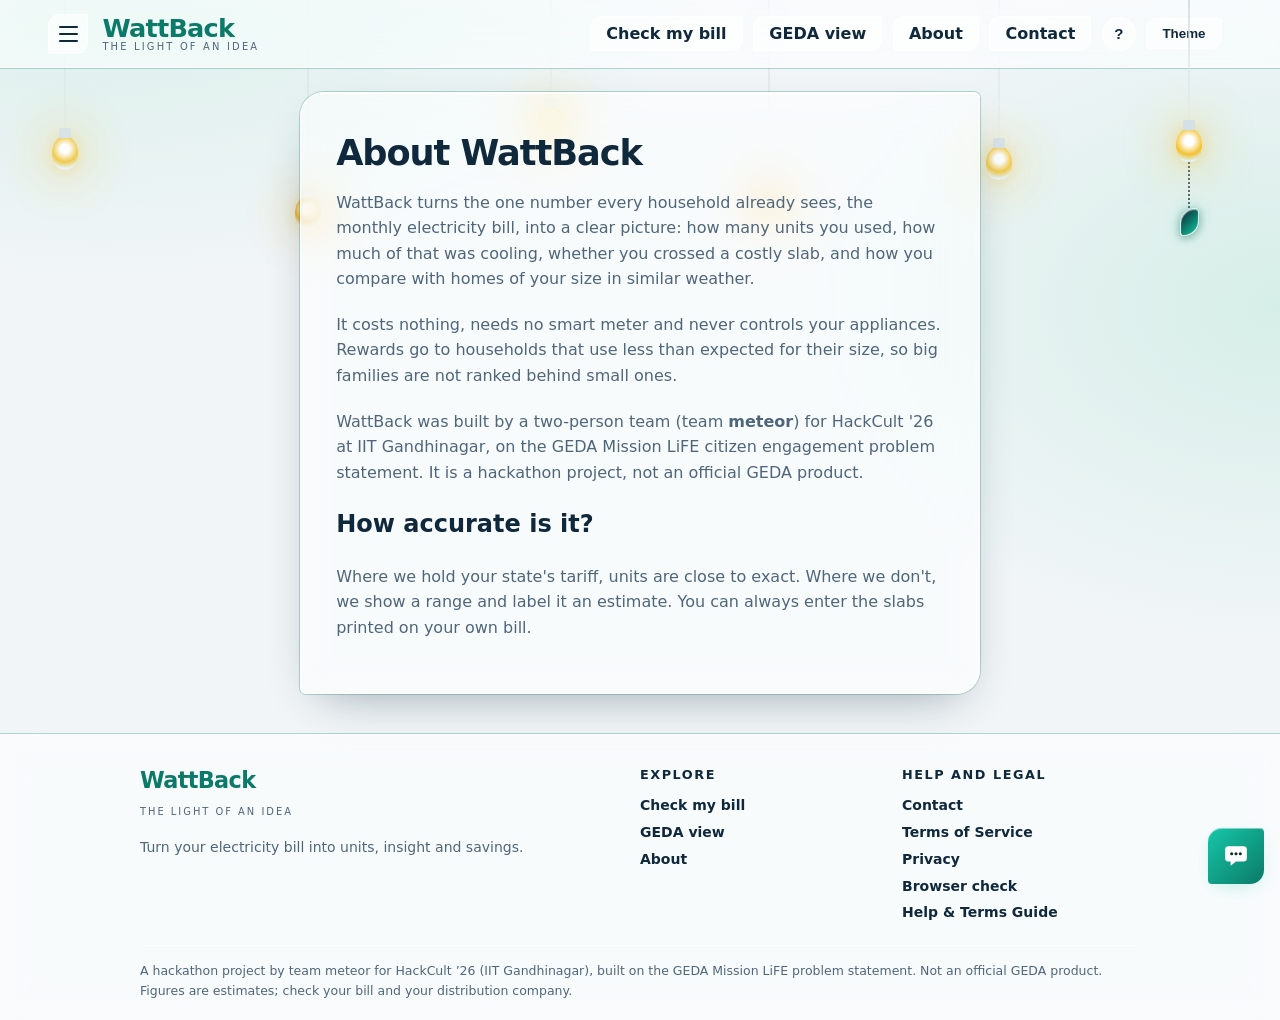
==== commit a8067965: "fix(ui): fix contact form layout, container nesting, and responsive field widths" ====
--- a/static/about.html
+++ b/static/about.html
@@ -1,6 +1,6 @@
 <!doctype html><html lang="en"><head><meta charset="utf-8"><meta name="viewport" content="width=device-width, initial-scale=1, viewport-fit=cover"><title>About WattBack - WattBack</title>
-<style>body{margin:0;background:var(--bg,#f1f5f7);display:grid;place-items:start center;padding:2rem 1rem;min-height:100vh}</style><meta name="color-scheme" content="light dark"><script>try{var d=document.documentElement,g=function(k,f){try{return localStorage.getItem(k)||f}catch(e){return f}},t=g("wb_theme","auto");if(t!=="auto")d.dataset.theme=t;d.dataset.lights=g("wb_lights","on");d.dataset.size=g("wb_size","md");d.dataset.glass=g("wb_glass","on")}catch(e){}</script><link rel="stylesheet" href="/static/site.css?v=9"></head>
+<style>body{margin:0;background:var(--bg,#f1f5f7);display:grid;place-items:start center;padding:2rem 1rem;min-height:100vh}</style><meta name="color-scheme" content="light dark"><script>try{var d=document.documentElement,g=function(k,f){try{return localStorage.getItem(k)||f}catch(e){return f}},t=g("wb_theme","auto");if(t!=="auto")d.dataset.theme=t;d.dataset.lights=g("wb_lights","on");d.dataset.size=g("wb_size","md");d.dataset.glass=g("wb_glass","on")}catch(e){}</script><link rel="stylesheet" href="/static/site.css?v=10"></head>
 <body><main class="page"><h1>About WattBack</h1><p>WattBack turns the one number every household already sees, the monthly electricity bill, into a clear picture: how many units you used, how much of that was cooling, whether you crossed a costly slab, and how you compare with homes of your size in similar weather.</p>
 <p>It costs nothing, needs no smart meter and never controls your appliances. Rewards go to households that use less than expected for their size, so big families are not ranked behind small ones.</p>
 <p>WattBack was built by a two-person team (team <b>meteor</b>) for HackCult '26 at IIT Gandhinagar, on the GEDA Mission LiFE citizen engagement problem statement. It is a hackathon project, not an official GEDA product.</p>
-<h2>How accurate is it?</h2><p>Where we hold your state's tariff, units are close to exact. Where we don't, we show a range and label it an estimate. You can always enter the slabs printed on your own bill.</p></main><script src="/static/site.js?v=9"></script></body></html>+<h2>How accurate is it?</h2><p>Where we hold your state's tariff, units are close to exact. Where we don't, we show a range and label it an estimate. You can always enter the slabs printed on your own bill.</p></main><script src="/static/site.js?v=10"></script></body></html>
--- a/static/site.css
+++ b/static/site.css
@@ -17,9 +17,63 @@
 
 /* sharp + round: big radius on two corners, small on the other two */
 :root{--r:24px 6px 24px 6px;--r-s:14px 4px 14px 4px;--r-i:12px 3px 12px 3px}
-.glass,form,#out:not(:empty),.page,.sc,table,#chat,dialog#ins,.viz-card{background:var(--glass);-webkit-backdrop-filter:blur(18px) saturate(1.5);backdrop-filter:blur(18px) saturate(1.5);
+.glass,form#f,#out:not(:empty),.page,.sc,table,#chat,dialog#ins,.viz-card{background:var(--glass);-webkit-backdrop-filter:blur(18px) saturate(1.5);backdrop-filter:blur(18px) saturate(1.5);
  border:1px solid var(--glass-line);box-shadow:inset 0 1px 0 var(--glass-line),0 0 0 1px var(--edge),var(--shadow);border-radius:var(--r)}
-form{padding:1.1rem}#out:not(:empty){padding:1.2rem 1.3rem}.page{padding:1.5rem 1.8rem}.sc{border-radius:var(--r-s)}table{border-collapse:separate;border-spacing:0;overflow:hidden}
+form#f{padding:1.1rem}#out:not(:empty){padding:1.2rem 1.3rem}.page{width:min(680px,100%);margin:0 auto;box-sizing:border-box;font:16px/1.6 system-ui,-apple-system,sans-serif;padding:2rem 2.2rem}.sc{border-radius:var(--r-s)}table{border-collapse:separate;border-spacing:0;overflow:hidden}
+.page h1{font-size:2.2rem;letter-spacing:-.03em;margin:0 0 .5rem;color:var(--ink)}
+.page p{color:var(--mut);line-height:1.6;margin:0 0 1.25rem}
+
+/* Form styling inside .page (Contact us, etc.) */
+.page form,#cf{
+  display:flex!important;
+  flex-direction:column!important;
+  gap:1.15rem!important;
+  padding:0!important;
+  margin-top:1.2rem!important;
+  background:transparent!important;
+  border:0!important;
+  box-shadow:none!important;
+  backdrop-filter:none!important;
+  -webkit-backdrop-filter:none!important;
+  width:100%!important;
+  box-sizing:border-box!important;
+}
+.page label,#cf label{
+  display:flex!important;
+  flex-direction:column!important;
+  gap:.4rem!important;
+  font-size:.92rem!important;
+  font-weight:600!important;
+  color:var(--ink)!important;
+  width:100%!important;
+  box-sizing:border-box!important;
+}
+.page input,.page textarea,#cf input,#cf textarea{
+  display:block!important;
+  width:100%!important;
+  box-sizing:border-box!important;
+  font:inherit!important;
+  font-size:15px!important;
+  padding:.75rem .95rem!important;
+  min-height:44px!important;
+  background:var(--field)!important;
+  border:1px solid var(--glass-line)!important;
+  border-radius:var(--r-i)!important;
+  color:var(--ink)!important;
+}
+.page textarea,#cf textarea{
+  min-height:130px!important;
+  resize:vertical!important;
+  line-height:1.55!important;
+}
+.page button,#cf button{
+  align-self:flex-start!important;
+  padding:.7rem 1.8rem!important;
+  font-size:15px!important;
+  font-weight:700!important;
+  cursor:pointer!important;
+  min-height:44px!important;
+}
 input,select,textarea{background:var(--field)!important;border:1px solid var(--glass-line)!important;border-radius:var(--r-i)!important;color:var(--ink)!important;box-shadow:inset 0 1px 2px rgba(0,0,0,.08)}
 input:focus-visible,select:focus-visible,textarea:focus-visible{outline:2px solid var(--neon)!important;outline-offset:1px;box-shadow:0 0 14px var(--glow)}
 button:not(.lnk):not(#mb):not(#mn-cls):not(#cx):not(#pc):not(.open-help){background:linear-gradient(135deg,var(--neon),var(--acc))!important;color:var(--on-acc)!important;border:0!important;border-radius:var(--r-s)!important;font-weight:700;
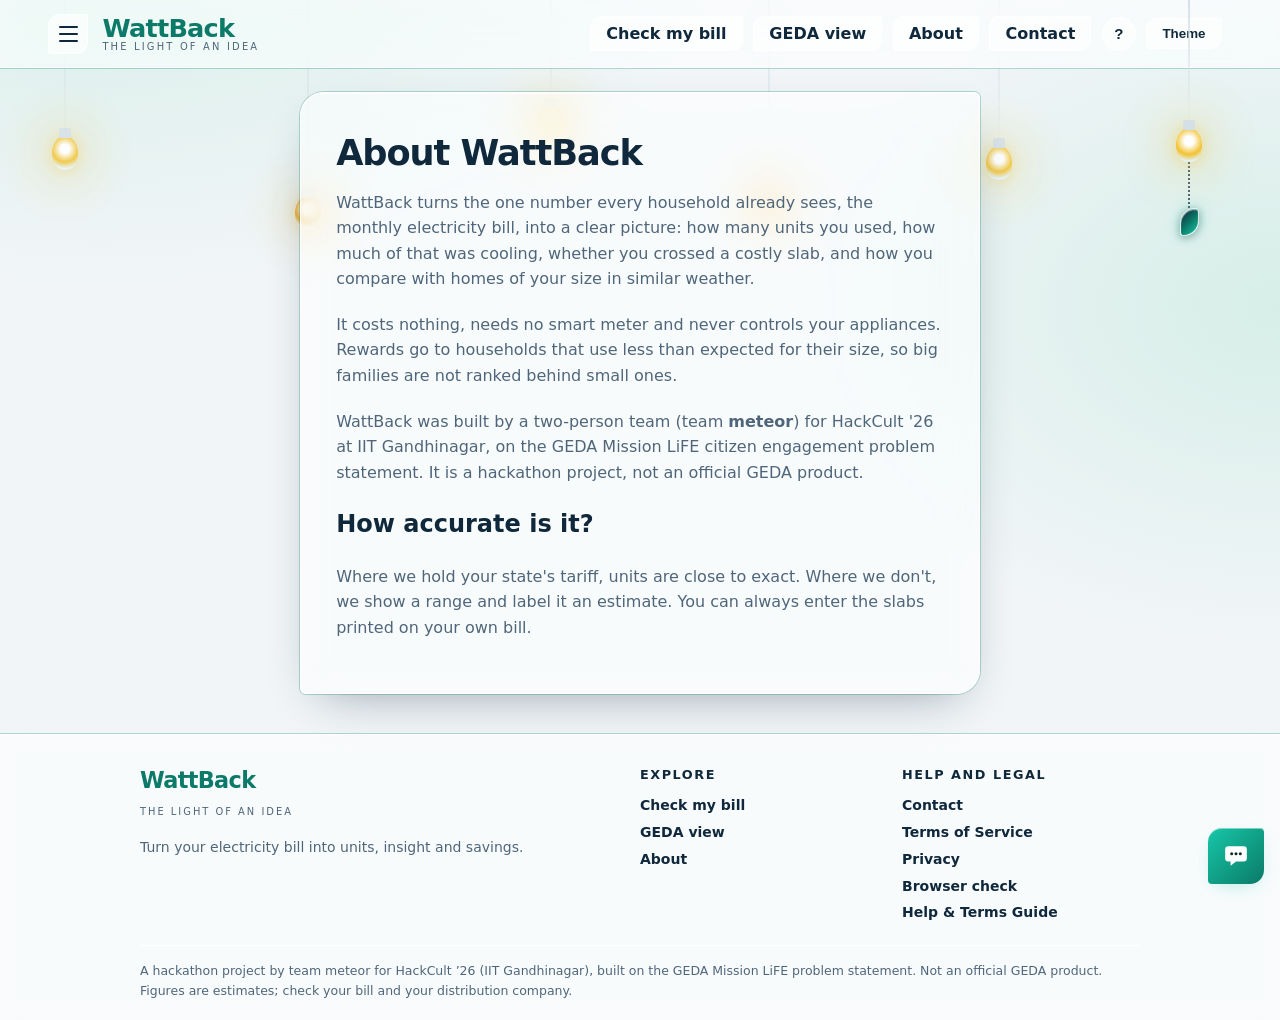
==== commit cd2b4e02: "feat(rewards): condition scratch cards on savings/improvement, add 3-bill profile vault unlock, anim" ====
--- a/static/about.html
+++ b/static/about.html
@@ -1,6 +1,6 @@
 <!doctype html><html lang="en"><head><meta charset="utf-8"><meta name="viewport" content="width=device-width, initial-scale=1, viewport-fit=cover"><title>About WattBack - WattBack</title>
-<style>body{margin:0;background:var(--bg,#f1f5f7);display:grid;place-items:start center;padding:2rem 1rem;min-height:100vh}</style><meta name="color-scheme" content="light dark"><script>try{var d=document.documentElement,g=function(k,f){try{return localStorage.getItem(k)||f}catch(e){return f}},t=g("wb_theme","auto");if(t!=="auto")d.dataset.theme=t;d.dataset.lights=g("wb_lights","on");d.dataset.size=g("wb_size","md");d.dataset.glass=g("wb_glass","on")}catch(e){}</script><link rel="stylesheet" href="/static/site.css?v=10"></head>
+<style>body{margin:0;background:var(--bg,#f1f5f7);display:grid;place-items:start center;padding:2rem 1rem;min-height:100vh}</style><meta name="color-scheme" content="light dark"><script>try{var d=document.documentElement,g=function(k,f){try{return localStorage.getItem(k)||f}catch(e){return f}},t=g("wb_theme","auto");if(t!=="auto")d.dataset.theme=t;d.dataset.lights=g("wb_lights","on");d.dataset.size=g("wb_size","md");d.dataset.glass=g("wb_glass","on")}catch(e){}</script><link rel="stylesheet" href="/static/site.css?v=12"></head>
 <body><main class="page"><h1>About WattBack</h1><p>WattBack turns the one number every household already sees, the monthly electricity bill, into a clear picture: how many units you used, how much of that was cooling, whether you crossed a costly slab, and how you compare with homes of your size in similar weather.</p>
 <p>It costs nothing, needs no smart meter and never controls your appliances. Rewards go to households that use less than expected for their size, so big families are not ranked behind small ones.</p>
 <p>WattBack was built by a two-person team (team <b>meteor</b>) for HackCult '26 at IIT Gandhinagar, on the GEDA Mission LiFE citizen engagement problem statement. It is a hackathon project, not an official GEDA product.</p>
-<h2>How accurate is it?</h2><p>Where we hold your state's tariff, units are close to exact. Where we don't, we show a range and label it an estimate. You can always enter the slabs printed on your own bill.</p></main><script src="/static/site.js?v=10"></script></body></html>+<h2>How accurate is it?</h2><p>Where we hold your state's tariff, units are close to exact. Where we don't, we show a range and label it an estimate. You can always enter the slabs printed on your own bill.</p></main><script src="/static/site.js?v=12"></script></body></html>
--- a/static/site.css
+++ b/static/site.css
@@ -460,3 +460,20 @@
 .warn{color:var(--warn)}.good{color:var(--acc)}.row{border-bottom:1px solid var(--glass-line)!important}.bar{border-radius:7px 2px 7px 2px!important}
 @supports not ((backdrop-filter:blur(1px)) or (-webkit-backdrop-filter:blur(1px))){.glass,form,#out:not(:empty),.page,.sc,table,#chat,dialog.dlg,nav.site,footer.site,#mn,.viz-card{background:var(--card)!important}}
 @media(max-width:520px){form{grid-template-columns:1fr!important}input,select,textarea{font-size:16px!important;min-height:44px}main{width:100%!important}.mark{font-size:clamp(3rem,16vw,4.2rem)}.tag{letter-spacing:.18em;font-size:.9rem}}
+
+
+/* Scratch card & rewards styling */
+.sc-card{margin:1.4rem 0 .8rem;padding:1.15rem 1.25rem;background:var(--glass);border:1px solid var(--glass-line);border-radius:var(--r);box-shadow:inset 0 1px 0 var(--glass-line),0 0 0 1px var(--edge),var(--shadow);backdrop-filter:blur(18px) saturate(1.5);-webkit-backdrop-filter:blur(18px) saturate(1.5)}
+.sc{position:relative!important;width:100%!important;max-width:340px!important;height:135px!important;border-radius:var(--r-s)!important;overflow:hidden!important;background:var(--card)!important;border:1px solid var(--glass-line)!important;box-shadow:inset 0 1px 2px rgba(0,0,0,.15);touch-action:none!important;user-select:none;-webkit-user-select:none;margin:.75rem 0!important}
+.prize{position:absolute!important;inset:0!important;display:flex!important;flex-direction:column!important;align-items:center!important;justify-content:center!important;padding:.85rem!important;text-align:center!important;gap:.25rem!important;background:linear-gradient(135deg,rgba(11,122,104,.14),rgba(62,201,174,.07))!important;z-index:1!important}
+.prize .pz-tier{font-size:.74rem;font-weight:800;text-transform:uppercase;letter-spacing:.06em;color:var(--acc)}
+.prize .pz-label{font-size:1.3rem;font-weight:800;color:var(--ink);line-height:1.2}
+.prize .pz-code{font-family:ui-monospace,SFMono-Regular,Menlo,monospace;font-size:.84rem;font-weight:700;background:var(--field);padding:.2rem .55rem;border-radius:6px;border:1px dashed var(--glass-line);color:var(--ink)}
+#cv{position:absolute!important;inset:0!important;width:100%!important;height:100%!important;touch-action:none!important;transition:opacity .4s ease;z-index:2!important;cursor:crosshair}
+
+
+/* Milestone Box & Rewards Vault */
+.milestone-box{transition:all .3s ease;box-shadow:0 2px 8px rgba(0,0,0,.08)}
+.milestone-box.unlocked{box-shadow:0 0 16px rgba(62,201,174,.25);border-color:rgba(62,201,174,.4)!important}
+.no-reward-card{border-left:4px solid var(--warn)!important}
+.partner-note{font-size:.75rem;color:var(--mut);line-height:1.45}
